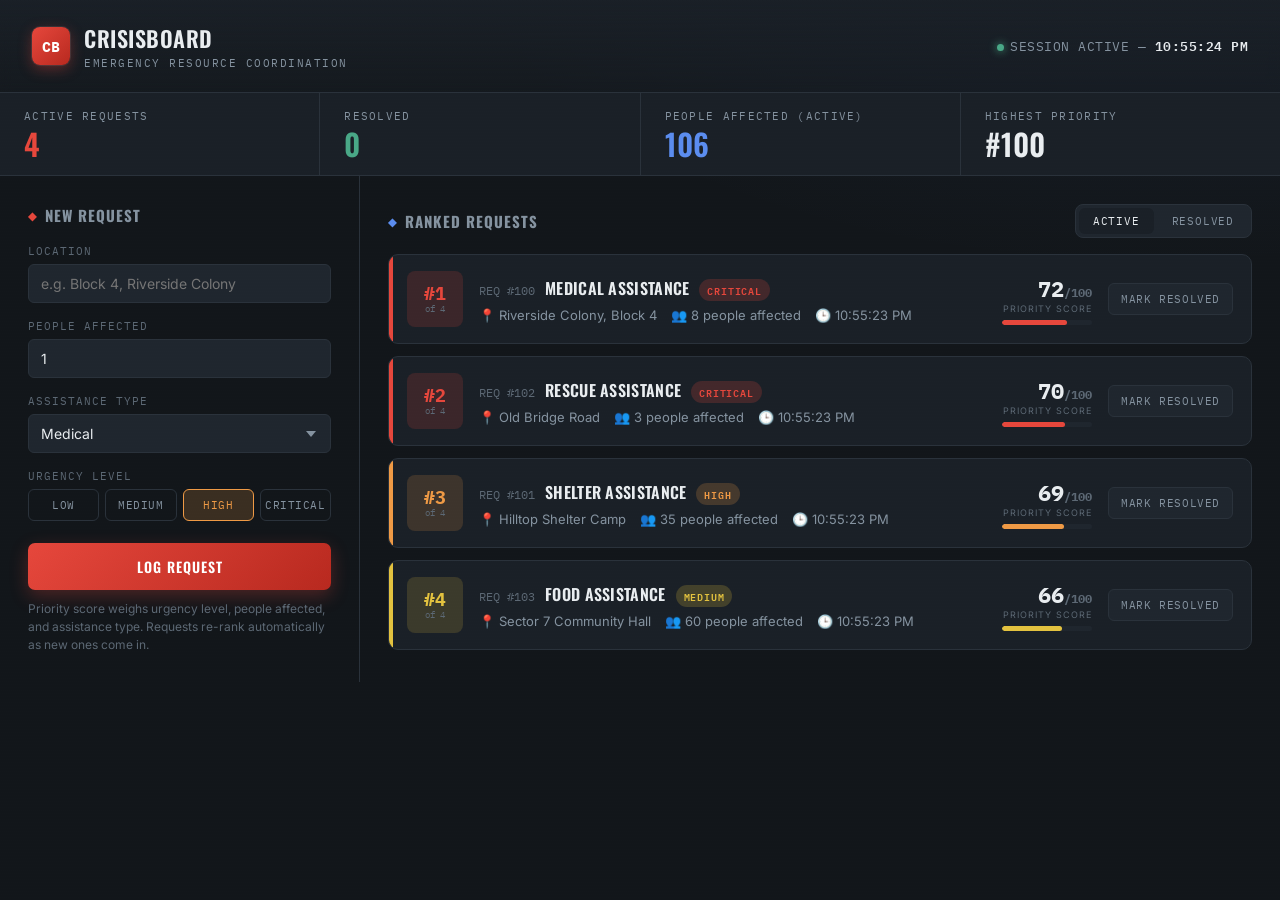
==== index.html @ 0b65d6f6 "init commit" ====
<!DOCTYPE html>
<html lang="en">
<head>
<meta charset="UTF-8">
<meta name="viewport" content="width=device-width, initial-scale=1.0">
<title>CrisisBoard — Emergency Resource Coordination</title>
<link rel="preconnect" href="https://fonts.googleapis.com">
<link rel="preconnect" href="https://fonts.gstatic.com" crossorigin>
<link href="https://fonts.googleapis.com/css2?family=Oswald:wght@400;500;600;700&family=IBM+Plex+Mono:wght@400;500;600;700&family=Inter:wght@400;500;600&display=swap" rel="stylesheet">
<link rel="stylesheet" href="style.css">
</head>
<body>
<div class="scan"></div>

<header>
  <div class="brand">
    <div class="brand-mark">CB</div>
    <div>
      <h1>CrisisBoard</h1>
      <span class="sub">Emergency Resource Coordination</span>
    </div>
  </div>
  <div class="clock"><span class="live-dot"></span>SESSION ACTIVE — <b id="clockTime">--:--:--</b></div>
</header>

<div class="stats">
  <div class="stat active"><div class="label">Active Requests</div><div class="value" id="statActive">0</div></div>
  <div class="stat resolved"><div class="label">Resolved</div><div class="value" id="statResolved">0</div></div>
  <div class="stat people"><div class="label">People Affected (Active)</div><div class="value" id="statPeople">0</div></div>
  <div class="stat"><div class="label">Highest Priority</div><div class="value" id="statTop">—</div></div>
</div>

<main>
  <section class="form-panel">
    <h2>New Request</h2>
    <form id="reqForm">
      <label for="location">Location</label>
      <input type="text" id="location" placeholder="e.g. Block 4, Riverside Colony" required>

      <label for="people">People Affected</label>
      <input type="number" id="people" min="1" value="1" required>

      <label for="type">Assistance Type</label>
      <select id="type">
        <option value="Medical">Medical</option>
        <option value="Rescue">Rescue</option>
        <option value="Shelter">Shelter</option>
        <option value="Food">Food</option>
        <option value="Transport">Transport</option>
      </select>

      <label>Urgency Level</label>
      <div class="urgency-row" id="urgencyRow">
        <div class="urgency-opt" data-level="low">Low</div>
        <div class="urgency-opt" data-level="medium">Medium</div>
        <div class="urgency-opt sel" data-level="high">High</div>
        <div class="urgency-opt" data-level="critical">Critical</div>
      </div>

      <button type="submit" class="submit-btn">Log Request</button>
      <div class="form-hint">Priority score weighs urgency level, people affected, and assistance type. Requests re-rank automatically as new ones come in.</div>
    </form>
  </section>

  <section class="board">
    <div class="board-head">
      <h2>Ranked Requests</h2>
      <div class="tabs">
        <button class="tab active" data-tab="active">Active</button>
        <button class="tab" data-tab="resolved">Resolved</button>
      </div>
    </div>
    <div class="cards" id="cards"></div>
  </section>
</main>

<script src="script.js"></script>
</body>
</html>
---- style.css ----
:root{
  --bg:#12161a;
  --panel:#1a2027;
  --panel-2:#1f262e;
  --line:#2a323b;
  --text:#e9edf0;
  --muted:#8593a0;
  --muted-2:#5c6874;
  --critical:#e6473c;
  --high:#ef9a45;
  --medium:#e3c23f;
  --low:#49a887;
  --accent:#5b8def;
}
*{box-sizing:border-box;}
html,body{margin:0;padding:0;}
body{
  background:
    radial-gradient(1200px 600px at 90% -10%, rgba(91,141,239,0.07), transparent 60%),
    var(--bg);
  color:var(--text);
  font-family:'Inter',sans-serif;
  min-height:100vh;
}
::selection{background:var(--accent);color:#fff;}
.scan{
  position:fixed; inset:0; pointer-events:none; z-index:50;
  background:repeating-linear-gradient(to bottom, rgba(255,255,255,0.012) 0px, rgba(255,255,255,0.012) 1px, transparent 1px, transparent 3px);
  opacity:.5;
}

header{
  display:flex; align-items:center; justify-content:space-between;
  padding:22px 32px; border-bottom:1px solid var(--line);
  background:linear-gradient(180deg, var(--panel), rgba(26,32,39,0.4));
  position:sticky; top:0; z-index:10; backdrop-filter:blur(6px);
}
.brand{display:flex; align-items:center; gap:14px;}
.brand-mark{
  width:38px; height:38px; border-radius:8px;
  background:linear-gradient(135deg, var(--critical), #b8291f);
  display:flex; align-items:center; justify-content:center;
  font-family:'IBM Plex Mono',monospace; font-weight:700; font-size:15px; color:#fff;
  box-shadow:0 0 0 1px rgba(255,255,255,0.08), 0 4px 14px rgba(230,71,60,0.35);
  flex-shrink:0;
}
.brand h1{
  font-family:'Oswald',sans-serif; font-weight:600; font-size:22px;
  letter-spacing:0.5px; margin:0; text-transform:uppercase;
}
.brand span.sub{
  display:block; font-family:'IBM Plex Mono',monospace; font-size:11px;
  color:var(--muted); letter-spacing:1.5px; margin-top:2px; text-transform:uppercase;
}
.clock{
  font-family:'IBM Plex Mono',monospace; font-size:13px; color:var(--muted);
  text-align:right; letter-spacing:0.5px;
}
.clock b{color:var(--text); font-weight:600;}
.live-dot{
  display:inline-block; width:7px; height:7px; border-radius:50%;
  background:var(--low); margin-right:6px; box-shadow:0 0 8px var(--low);
  animation:pulse 1.8s infinite;
}
@keyframes pulse{0%,100%{opacity:1;}50%{opacity:0.35;}}

.stats{
  display:grid; grid-template-columns:repeat(4,1fr); gap:1px;
  background:var(--line); border-bottom:1px solid var(--line);
}
.stat{
  background:var(--panel); padding:16px 24px;
}
.stat .label{
  font-family:'IBM Plex Mono',monospace; font-size:10.5px; color:var(--muted);
  text-transform:uppercase; letter-spacing:1.3px; margin-bottom:6px;
}
.stat .value{
  font-family:'Oswald',sans-serif; font-size:30px; font-weight:600; line-height:1;
}
.stat.active .value{color:var(--critical);}
.stat.resolved .value{color:var(--low);}
.stat.people .value{color:var(--accent);}

main{
  display:grid; grid-template-columns:360px 1fr; gap:0; align-items:start;
}
@media (max-width:900px){ main{grid-template-columns:1fr;} }

.form-panel{
  padding:28px; border-right:1px solid var(--line);
  position:sticky; top:129px;
}
@media (max-width:900px){ .form-panel{position:static; border-right:none; border-bottom:1px solid var(--line);} }

.form-panel h2{
  font-family:'Oswald',sans-serif; text-transform:uppercase; letter-spacing:1px;
  font-size:15px; margin:0 0 18px; color:var(--muted);
  display:flex; align-items:center; gap:8px;
}
.form-panel h2::before{content:"◆"; color:var(--critical); font-size:11px;}

label{
  display:block; font-family:'IBM Plex Mono',monospace; font-size:10.5px;
  text-transform:uppercase; letter-spacing:1px; color:var(--muted-2);
  margin:16px 0 6px;
}
label:first-of-type{margin-top:0;}
input[type=text], input[type=number], select{
  width:100%; background:var(--panel-2); border:1px solid var(--line);
  color:var(--text); padding:10px 12px; border-radius:6px;
  font-family:'Inter',sans-serif; font-size:14px; outline:none;
  transition:border-color .15s, box-shadow .15s;
}
input:focus, select:focus{
  border-color:var(--accent); box-shadow:0 0 0 3px rgba(91,141,239,0.15);
}
select{appearance:none; cursor:pointer;
  background-image:url("data:image/svg+xml,%3Csvg xmlns='http://www.w3.org/2000/svg' width='10' height='6'%3E%3Cpath d='M0 0l5 6 5-6z' fill='%238593a0'/%3E%3C/svg%3E");
  background-repeat:no-repeat; background-position:right 14px center;
}

.urgency-row{display:grid; grid-template-columns:repeat(4,1fr); gap:6px; margin-top:6px;}
.urgency-opt{
  padding:8px 4px; text-align:center; border-radius:6px; cursor:pointer;
  font-family:'IBM Plex Mono',monospace; font-size:11px; text-transform:uppercase;
  border:1px solid var(--line); color:var(--muted); letter-spacing:0.5px;
  transition:all .15s;
}
.urgency-opt:hover{border-color:var(--muted-2);}
.urgency-opt.sel[data-level="low"]{background:rgba(73,168,135,0.18); border-color:var(--low); color:var(--low);}
.urgency-opt.sel[data-level="medium"]{background:rgba(227,194,63,0.18); border-color:var(--medium); color:var(--medium);}
.urgency-opt.sel[data-level="high"]{background:rgba(239,154,69,0.18); border-color:var(--high); color:var(--high);}
.urgency-opt.sel[data-level="critical"]{background:rgba(230,71,60,0.18); border-color:var(--critical); color:var(--critical);}

.submit-btn{
  width:100%; margin-top:22px; padding:13px; border:none; border-radius:7px;
  background:linear-gradient(135deg, var(--critical), #b8291f); color:#fff;
  font-family:'Oswald',sans-serif; font-size:14px; letter-spacing:1px; text-transform:uppercase;
  cursor:pointer; font-weight:600; box-shadow:0 6px 18px rgba(230,71,60,0.28);
  transition:transform .1s, box-shadow .15s;
}
.submit-btn:hover{transform:translateY(-1px); box-shadow:0 8px 22px rgba(230,71,60,0.4);}
.submit-btn:active{transform:translateY(0);}
.form-hint{font-size:12px; color:var(--muted-2); margin-top:10px; line-height:1.5;}

.board{padding:28px;}
.board-head{
  display:flex; align-items:center; justify-content:space-between; margin-bottom:16px;
}
.board-head h2{
  font-family:'Oswald',sans-serif; text-transform:uppercase; letter-spacing:1px;
  font-size:15px; margin:0; color:var(--muted); display:flex; align-items:center; gap:8px;
}
.board-head h2::before{content:"◆"; color:var(--accent); font-size:11px;}
.tabs{display:flex; gap:4px; background:var(--panel-2); padding:3px; border-radius:8px; border:1px solid var(--line);}
.tab{
  padding:6px 14px; font-family:'IBM Plex Mono',monospace; font-size:11px; text-transform:uppercase;
  letter-spacing:0.8px; color:var(--muted); border-radius:6px; cursor:pointer; border:none; background:none;
}
.tab.active{background:var(--panel); color:var(--text);}

.cards{display:flex; flex-direction:column; gap:12px;}

.card{
  background:var(--panel); border:1px solid var(--line); border-radius:10px;
  padding:16px 18px; display:grid; grid-template-columns:56px 1fr auto; gap:16px;
  align-items:center; position:relative; overflow:hidden;
  animation:slideIn .3s ease;
}
@keyframes slideIn{from{opacity:0; transform:translateY(-6px);} to{opacity:1; transform:translateY(0);}}
.card::before{
  content:""; position:absolute; left:0; top:0; bottom:0; width:4px;
}
.card[data-level="critical"]::before{background:var(--critical);}
.card[data-level="high"]::before{background:var(--high);}
.card[data-level="medium"]::before{background:var(--medium);}
.card[data-level="low"]::before{background:var(--low);}
.card.resolved{opacity:0.5;}
.card.resolved .rank{background:var(--panel-2); color:var(--muted-2);}

.rank{
  font-family:'IBM Plex Mono',monospace; font-weight:700; font-size:15px;
  width:56px; height:56px; border-radius:8px; display:flex; align-items:center; justify-content:center;
  flex-direction:column; text-align:center; line-height:1.1; flex-shrink:0;
}
.rank .num{font-size:18px;}
.rank .of{font-size:9px; color:var(--muted-2); font-weight:400;}
.card[data-level="critical"] .rank{background:rgba(230,71,60,0.16); color:var(--critical);}
.card[data-level="high"] .rank{background:rgba(239,154,69,0.16); color:var(--high);}
.card[data-level="medium"] .rank{background:rgba(227,194,63,0.16); color:var(--medium);}
.card[data-level="low"] .rank{background:rgba(73,168,135,0.16); color:var(--low);}

.card-body .title-row{display:flex; align-items:baseline; gap:10px; flex-wrap:wrap;}
.card-body .req-id{font-family:'IBM Plex Mono',monospace; font-size:12px; color:var(--muted-2);}
.card-body .req-type{font-family:'Oswald',sans-serif; font-size:16px; font-weight:600; text-transform:uppercase; letter-spacing:0.3px;}
.card-body .meta{
  margin-top:6px; font-size:13px; color:var(--muted); display:flex; gap:14px; flex-wrap:wrap;
}
.card-body .meta span{display:flex; align-items:center; gap:5px;}
.badge{
  font-family:'IBM Plex Mono',monospace; font-size:10px; text-transform:uppercase; letter-spacing:0.8px;
  padding:2px 8px; border-radius:20px; font-weight:600;
}
.card[data-level="critical"] .badge{background:rgba(230,71,60,0.2); color:var(--critical);}
.card[data-level="high"] .badge{background:rgba(239,154,69,0.2); color:var(--high);}
.card[data-level="medium"] .badge{background:rgba(227,194,63,0.2); color:var(--medium);}
.card[data-level="low"] .badge{background:rgba(73,168,135,0.2); color:var(--low);}

.card-right{display:flex; align-items:center; gap:16px;}
.score-wrap{text-align:right;}
.score{font-family:'IBM Plex Mono',monospace; font-weight:700; font-size:22px;}
.score-label{font-size:9px; color:var(--muted-2); text-transform:uppercase; letter-spacing:1px;}
.meter{width:90px; height:5px; border-radius:3px; background:var(--panel-2); margin-top:6px; overflow:hidden;}
.meter-fill{height:100%; border-radius:3px;}
.card[data-level="critical"] .meter-fill{background:var(--critical);}
.card[data-level="high"] .meter-fill{background:var(--high);}
.card[data-level="medium"] .meter-fill{background:var(--medium);}
.card[data-level="low"] .meter-fill{background:var(--low);}

.resolve-btn{
  font-family:'IBM Plex Mono',monospace; font-size:11px; text-transform:uppercase; letter-spacing:0.6px;
  background:var(--panel-2); border:1px solid var(--line); color:var(--muted);
  padding:8px 12px; border-radius:6px; cursor:pointer; white-space:nowrap;
}
.resolve-btn:hover{border-color:var(--low); color:var(--low);}
.card.resolved .resolve-btn{visibility:hidden;}

.empty{
  text-align:center; padding:60px 20px; color:var(--muted-2);
  font-family:'IBM Plex Mono',monospace; font-size:13px; border:1px dashed var(--line); border-radius:10px;
}

@media (max-width:640px){
  .card{grid-template-columns:44px 1fr; grid-template-rows:auto auto;}
  .card-right{grid-column:1 / -1; justify-content:space-between; margin-top:10px;}
  .rank{width:44px; height:44px;}
}
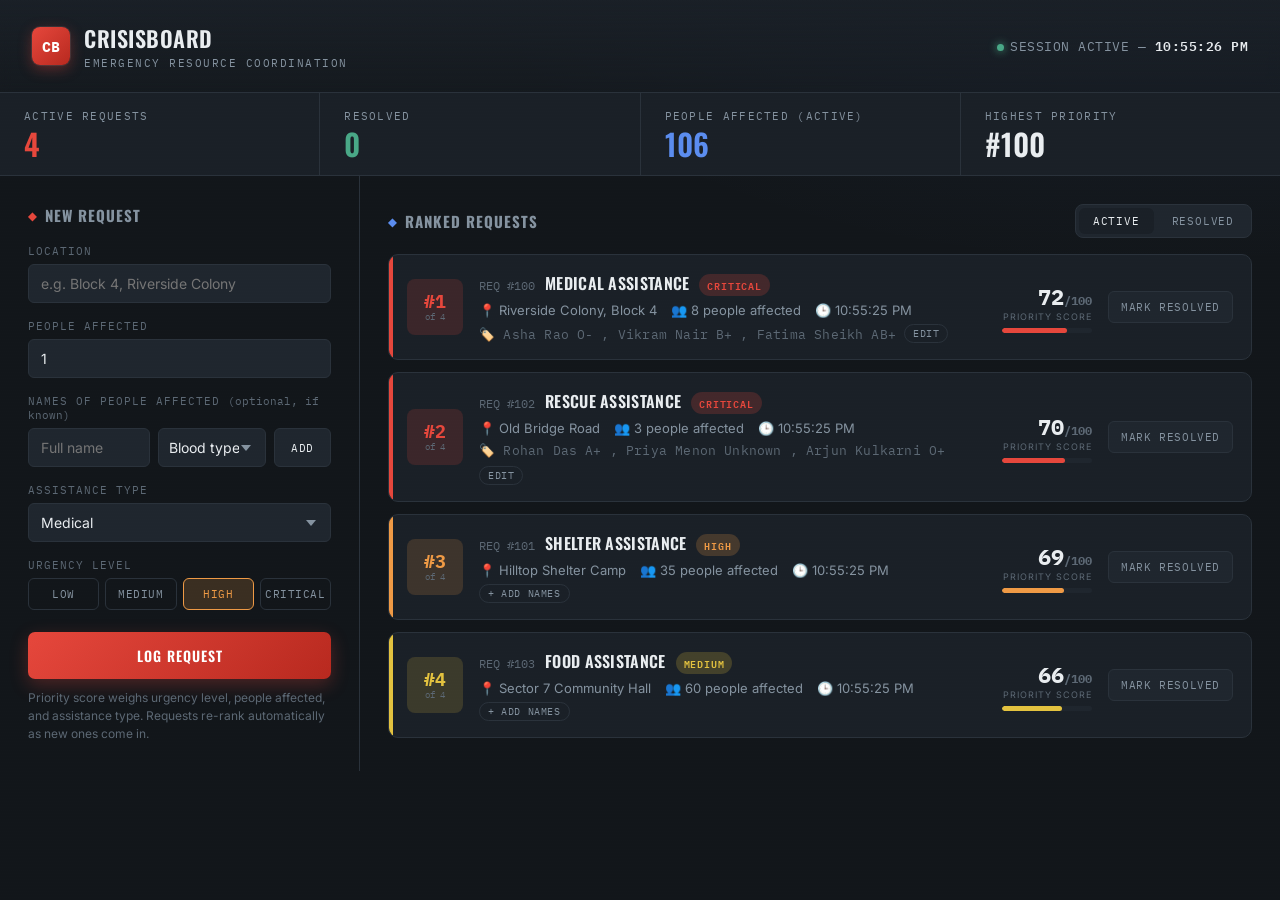
==== commit 46dbee80: "Added bloodtype and names of the people affected" ====
--- a/index.html
+++ b/index.html
@@ -40,6 +40,22 @@
       <label for="people">People Affected</label>
       <input type="number" id="people" min="1" value="1" required>
 
+      <label for="nameInput">Names of People Affected <span class="opt">(optional, if known)</span></label>
+      <div class="name-input-row">
+        <input type="text" id="nameInput" placeholder="Full name">
+        <select id="bloodInput">
+          <option value="">Blood type</option>
+          <option>A+</option><option>A-</option>
+          <option>B+</option><option>B-</option>
+          <option>AB+</option><option>AB-</option>
+          <option>O+</option><option>O-</option>
+          <option value="Unknown">Unknown</option>
+        </select>
+        <button type="button" id="addNameBtn" class="add-name-btn">Add</button>
+      </div>
+      <div class="name-chips" id="nameChips"></div>
+      <div class="form-hint" id="nameCountHint"></div>
+
       <label for="type">Assistance Type</label>
       <select id="type">
         <option value="Medical">Medical</option>
--- a/style.css
+++ b/style.css
@@ -120,6 +120,94 @@
   background-repeat:no-repeat; background-position:right 14px center;
 }
 
+label .opt{
+  text-transform:none; color:var(--muted-2); letter-spacing:0; font-size:10.5px;
+}
+.name-input-row{display:flex; gap:8px;}
+.name-input-row input{flex:1; min-width:0;}
+.name-input-row select{flex:0 0 108px; padding-left:10px; padding-right:26px;}
+.add-name-btn{
+  flex-shrink:0; padding:0 16px; border-radius:6px; border:1px solid var(--line);
+  background:var(--panel-2); color:var(--text); font-family:'IBM Plex Mono',monospace;
+  font-size:11px; text-transform:uppercase; letter-spacing:0.6px; cursor:pointer;
+}
+.add-name-btn:hover{border-color:var(--accent); color:var(--accent);}
+.name-chips{
+  display:flex; flex-wrap:wrap; gap:6px; margin-top:8px;
+}
+.name-chips:empty{margin-top:0;}
+.name-chip{
+  display:inline-flex; align-items:center; gap:6px;
+  background:rgba(91,141,239,0.12); border:1px solid rgba(91,141,239,0.35);
+  color:var(--text); font-size:12.5px; padding:4px 6px 4px 10px; border-radius:20px;
+}
+.name-chip .blood-tag{
+  font-family:'IBM Plex Mono',monospace; font-size:10.5px; font-weight:700;
+  color:var(--critical); background:rgba(230,71,60,0.16);
+  padding:1px 6px; border-radius:10px; letter-spacing:0.3px;
+}
+.name-chip button{
+  background:none; border:none; color:var(--muted); cursor:pointer;
+  font-size:14px; line-height:1; padding:2px 4px; border-radius:50%;
+}
+.name-chip button:hover{color:var(--critical); background:rgba(230,71,60,0.15);}
+.name-chip .chip-label{cursor:pointer; border:none; background:none; color:inherit; font:inherit; padding:0; display:inline-flex; align-items:center; gap:6px;}
+.name-chip .chip-label:hover{text-decoration:underline; text-decoration-style:dotted; text-underline-offset:2px;}
+
+.chip-edit{
+  display:inline-flex; align-items:center; gap:6px;
+  background:var(--panel-2); border:1px solid var(--accent); border-radius:20px;
+  padding:4px 6px 4px 10px;
+}
+.chip-edit input{
+  border:none; background:none; color:var(--text); font-size:12.5px; padding:2px 0;
+  width:110px; outline:none;
+}
+.chip-edit select{
+  border:1px solid var(--line); background:var(--panel); color:var(--text);
+  font-family:'IBM Plex Mono',monospace; font-size:10.5px; padding:2px 20px 2px 8px;
+  border-radius:10px; flex:0 0 auto;
+}
+.chip-edit .chip-done{
+  background:var(--low); border:none; color:#0d1712; width:20px; height:20px; border-radius:50%;
+  display:flex; align-items:center; justify-content:center; cursor:pointer; font-size:12px; flex-shrink:0;
+}
+
+.names-line{display:flex; align-items:center; flex-wrap:wrap; gap:8px;}
+.names-edit-btn{
+  background:none; border:1px solid var(--line); color:var(--muted);
+  font-family:'IBM Plex Mono',monospace; font-size:10px; text-transform:uppercase; letter-spacing:0.6px;
+  padding:2px 8px; border-radius:10px; cursor:pointer;
+}
+.names-edit-btn:hover{border-color:var(--accent); color:var(--accent);}
+
+.card-names-edit{
+  margin-top:8px; padding:12px; background:var(--panel-2); border:1px solid var(--line);
+  border-radius:8px; display:flex; flex-direction:column; gap:8px;
+}
+.card-name-row{display:flex; gap:8px; align-items:center;}
+.card-name-row input[type=text]{
+  flex:1; min-width:0; padding:7px 10px; font-size:13px;
+  background:var(--panel); border:1px solid var(--line); border-radius:6px; color:var(--text);
+}
+.card-name-row select{
+  flex:0 0 118px; padding:7px 24px 7px 10px; font-size:12px;
+  background-color:var(--panel);
+}
+.card-name-row .row-remove-btn{
+  flex-shrink:0; background:none; border:none; color:var(--muted); cursor:pointer;
+  font-size:16px; padding:4px 6px; border-radius:50%;
+}
+.card-name-row .row-remove-btn:hover{color:var(--critical); background:rgba(230,71,60,0.15);}
+.card-names-edit-actions{display:flex; gap:8px; margin-top:2px;}
+.card-add-row-btn, .card-done-btn{
+  font-family:'IBM Plex Mono',monospace; font-size:11px; text-transform:uppercase; letter-spacing:0.6px;
+  padding:7px 12px; border-radius:6px; cursor:pointer;
+}
+.card-add-row-btn{background:var(--panel); border:1px solid var(--line); color:var(--text);}
+.card-add-row-btn:hover{border-color:var(--accent); color:var(--accent);}
+.card-done-btn{background:var(--low); border:1px solid var(--low); color:#0d1712; font-weight:600;}
+
 .urgency-row{display:grid; grid-template-columns:repeat(4,1fr); gap:6px; margin-top:6px;}
 .urgency-opt{
   padding:8px 4px; text-align:center; border-radius:6px; cursor:pointer;
@@ -198,6 +286,10 @@
   margin-top:6px; font-size:13px; color:var(--muted); display:flex; gap:14px; flex-wrap:wrap;
 }
 .card-body .meta span{display:flex; align-items:center; gap:5px;}
+.names-line{
+  margin-top:6px; font-size:12.5px; color:var(--muted-2);
+  font-family:'IBM Plex Mono',monospace; letter-spacing:0.2px;
+}
 .badge{
   font-family:'IBM Plex Mono',monospace; font-size:10px; text-transform:uppercase; letter-spacing:0.8px;
   padding:2px 8px; border-radius:20px; font-weight:600;
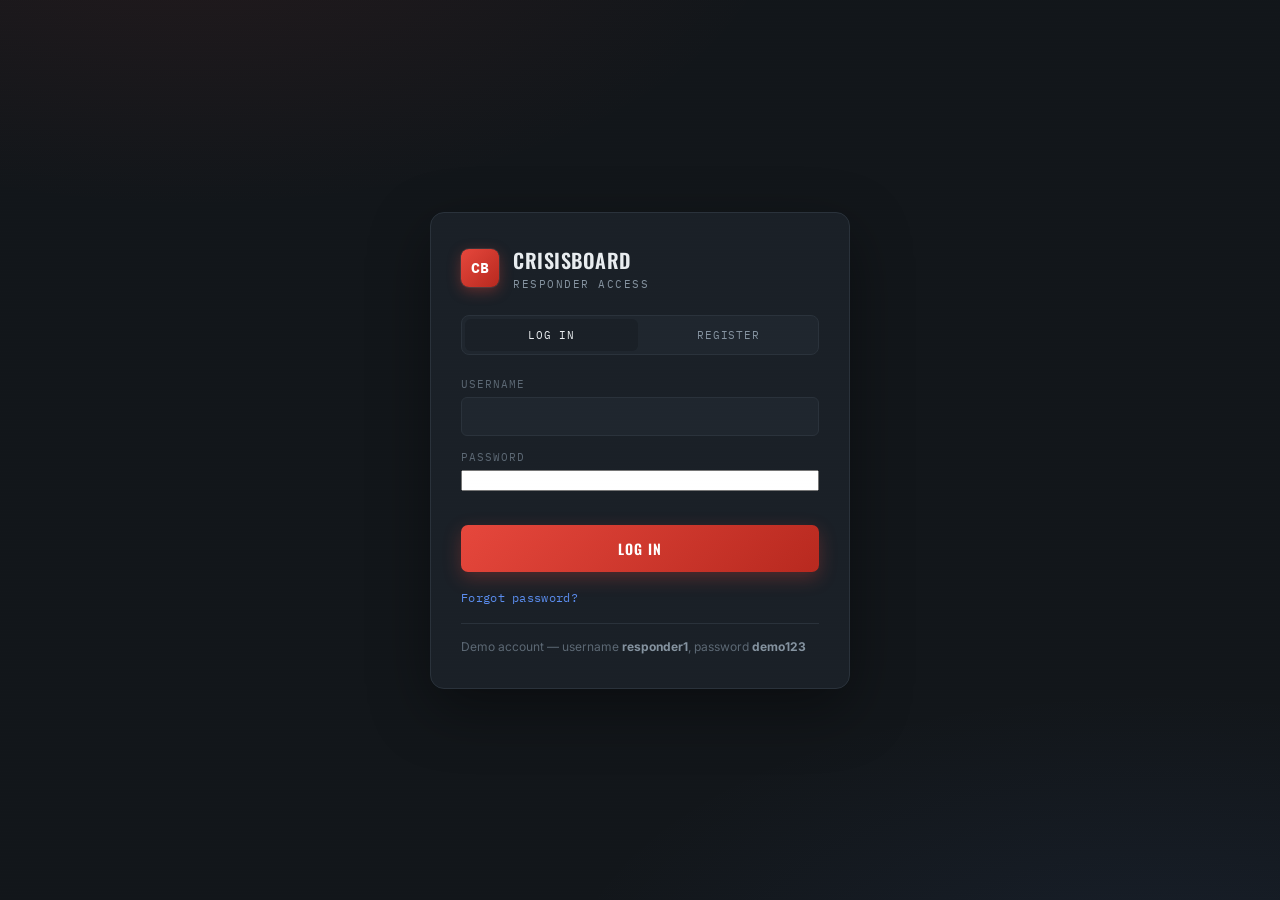
==== commit bb42c37e: "I added login" ====
--- a/index.html
+++ b/index.html
@@ -12,6 +12,92 @@
 <body>
 <div class="scan"></div>
 
+<!-- ===================== AUTH SCREEN ===================== -->
+<div id="authScreen" class="auth-screen">
+  <div class="auth-card">
+    <div class="auth-brand">
+      <div class="brand-mark">CB</div>
+      <div>
+        <h1>CrisisBoard</h1>
+        <span class="sub">Responder Access</span>
+      </div>
+    </div>
+
+    <div class="auth-tabs" id="authTabs">
+      <button type="button" class="auth-tab active" data-view="login">Log In</button>
+      <button type="button" class="auth-tab" data-view="register">Register</button>
+    </div>
+
+    <!-- LOGIN VIEW -->
+    <form id="loginForm" class="auth-view active" data-view="login">
+      <label for="loginUsername">Username</label>
+      <input type="text" id="loginUsername" autocomplete="username" required>
+
+      <label for="loginPassword">Password</label>
+      <input type="password" id="loginPassword" autocomplete="current-password" required>
+
+      <div class="auth-msg" id="loginMsg"></div>
+
+      <button type="submit" class="submit-btn">Log In</button>
+      <button type="button" class="auth-link" data-view="forgot">Forgot password?</button>
+      <div class="auth-hint">Demo account — username <b>responder1</b>, password <b>demo123</b></div>
+    </form>
+
+    <!-- REGISTER VIEW -->
+    <form id="registerForm" class="auth-view" data-view="register">
+      <label for="regFullName">Full Name</label>
+      <input type="text" id="regFullName" autocomplete="name" required>
+
+      <label for="regEmail">Email</label>
+      <input type="email" id="regEmail" autocomplete="email" required>
+
+      <label for="regUsername">Username</label>
+      <input type="text" id="regUsername" autocomplete="username" required>
+
+      <label for="regPassword">Password</label>
+      <input type="password" id="regPassword" autocomplete="new-password" minlength="6" required>
+
+      <label for="regConfirm">Confirm Password</label>
+      <input type="password" id="regConfirm" autocomplete="new-password" minlength="6" required>
+
+      <div class="auth-msg" id="registerMsg"></div>
+
+      <button type="submit" class="submit-btn">Register as Responder</button>
+      <div class="auth-hint">Already registered? Use the Log In tab above.</div>
+    </form>
+
+    <!-- FORGOT PASSWORD VIEW: step 1 (email lookup) -->
+    <form id="forgotEmailForm" class="auth-view" data-view="forgot">
+      <label for="forgotEmail">Registered Email</label>
+      <input type="email" id="forgotEmail" autocomplete="email" required>
+
+      <div class="auth-msg" id="forgotEmailMsg"></div>
+
+      <button type="submit" class="submit-btn">Find Account</button>
+      <button type="button" class="auth-link" data-view="login">Back to Log In</button>
+    </form>
+
+    <!-- FORGOT PASSWORD VIEW: step 2 (set new password) -->
+    <form id="resetPasswordForm" class="auth-view" data-view="reset">
+      <div class="auth-hint" id="resetForUser"></div>
+
+      <label for="resetPassword">New Password</label>
+      <input type="password" id="resetPassword" autocomplete="new-password" minlength="6" required>
+
+      <label for="resetConfirm">Confirm New Password</label>
+      <input type="password" id="resetConfirm" autocomplete="new-password" minlength="6" required>
+
+      <div class="auth-msg" id="resetMsg"></div>
+
+      <button type="submit" class="submit-btn">Set New Password</button>
+      <button type="button" class="auth-link" data-view="login">Back to Log In</button>
+    </form>
+  </div>
+</div>
+
+<!-- ===================== MAIN APP ===================== -->
+<div id="appRoot" class="app-root">
+
 <header>
   <div class="brand">
     <div class="brand-mark">CB</div>
@@ -20,7 +106,14 @@
       <span class="sub">Emergency Resource Coordination</span>
     </div>
   </div>
-  <div class="clock"><span class="live-dot"></span>SESSION ACTIVE — <b id="clockTime">--:--:--</b></div>
+  <div class="header-right">
+    <div class="responder-badge">
+      <span class="live-dot"></span>
+      <span id="responderName">—</span>
+      <button type="button" id="logoutBtn" class="logout-btn">Log Out</button>
+    </div>
+    <div class="clock">SESSION ACTIVE — <b id="clockTime">--:--:--</b></div>
+  </div>
 </header>
 
 <div class="stats">
@@ -90,6 +183,10 @@
   </section>
 </main>
 
+</div>
+<!-- /appRoot -->
+
+<script src="auth.js"></script>
 <script src="script.js"></script>
 </body>
 </html>
--- a/style.css
+++ b/style.css
@@ -208,6 +208,77 @@
 .card-add-row-btn:hover{border-color:var(--accent); color:var(--accent);}
 .card-done-btn{background:var(--low); border:1px solid var(--low); color:#0d1712; font-weight:600;}
 
+/* ===================== AUTH SCREEN ===================== */
+.app-root{display:none;}
+
+.auth-screen{
+  min-height:100vh; display:flex; align-items:center; justify-content:center;
+  padding:32px 20px;
+  background:
+    radial-gradient(1000px 500px at 15% -10%, rgba(230,71,60,0.08), transparent 60%),
+    radial-gradient(1000px 500px at 90% 110%, rgba(91,141,239,0.08), transparent 60%),
+    var(--bg);
+}
+.auth-card{
+  width:100%; max-width:420px; background:var(--panel); border:1px solid var(--line);
+  border-radius:14px; padding:32px 30px; box-shadow:0 20px 60px rgba(0,0,0,0.4);
+}
+.auth-brand{display:flex; align-items:center; gap:14px; margin-bottom:24px;}
+.auth-brand h1{
+  font-family:'Oswald',sans-serif; font-weight:600; font-size:20px; margin:0;
+  letter-spacing:0.5px; text-transform:uppercase;
+}
+.auth-brand .sub{
+  display:block; font-family:'IBM Plex Mono',monospace; font-size:10.5px;
+  color:var(--muted); letter-spacing:1.5px; margin-top:2px; text-transform:uppercase;
+}
+
+.auth-tabs{
+  display:flex; gap:4px; background:var(--panel-2); padding:3px; border-radius:8px;
+  border:1px solid var(--line); margin-bottom:22px;
+}
+.auth-tab{
+  flex:1; padding:9px 0; font-family:'IBM Plex Mono',monospace; font-size:11px;
+  text-transform:uppercase; letter-spacing:0.8px; color:var(--muted);
+  border-radius:6px; cursor:pointer; border:none; background:none;
+}
+.auth-tab.active{background:var(--panel); color:var(--text);}
+
+.auth-view{display:none; flex-direction:column;}
+.auth-view.active{display:flex;}
+.auth-view label{margin-top:14px;}
+.auth-view label:first-of-type{margin-top:0;}
+
+.auth-link{
+  margin-top:14px; background:none; border:none; color:var(--accent);
+  font-family:'IBM Plex Mono',monospace; font-size:11.5px; letter-spacing:0.3px;
+  cursor:pointer; padding:4px 0; text-align:left;
+}
+.auth-link:hover{text-decoration:underline;}
+
+.auth-hint{
+  margin-top:14px; font-size:12px; color:var(--muted-2); line-height:1.5;
+  padding-top:14px; border-top:1px solid var(--line);
+}
+.auth-hint b{color:var(--muted);}
+
+.auth-msg{font-size:12.5px; margin-top:12px; min-height:0; line-height:1.4;}
+.auth-msg.error{color:var(--critical);}
+.auth-msg.success{color:var(--low);}
+
+/* ===================== HEADER: responder badge ===================== */
+.header-right{display:flex; align-items:center; gap:18px;}
+.responder-badge{
+  display:flex; align-items:center; gap:8px;
+  font-family:'IBM Plex Mono',monospace; font-size:12.5px; color:var(--text);
+}
+.logout-btn{
+  background:none; border:1px solid var(--line); color:var(--muted);
+  font-family:'IBM Plex Mono',monospace; font-size:10.5px; text-transform:uppercase;
+  letter-spacing:0.6px; padding:4px 10px; border-radius:6px; cursor:pointer; margin-left:4px;
+}
+.logout-btn:hover{border-color:var(--critical); color:var(--critical);}
+
 .urgency-row{display:grid; grid-template-columns:repeat(4,1fr); gap:6px; margin-top:6px;}
 .urgency-opt{
   padding:8px 4px; text-align:center; border-radius:6px; cursor:pointer;
